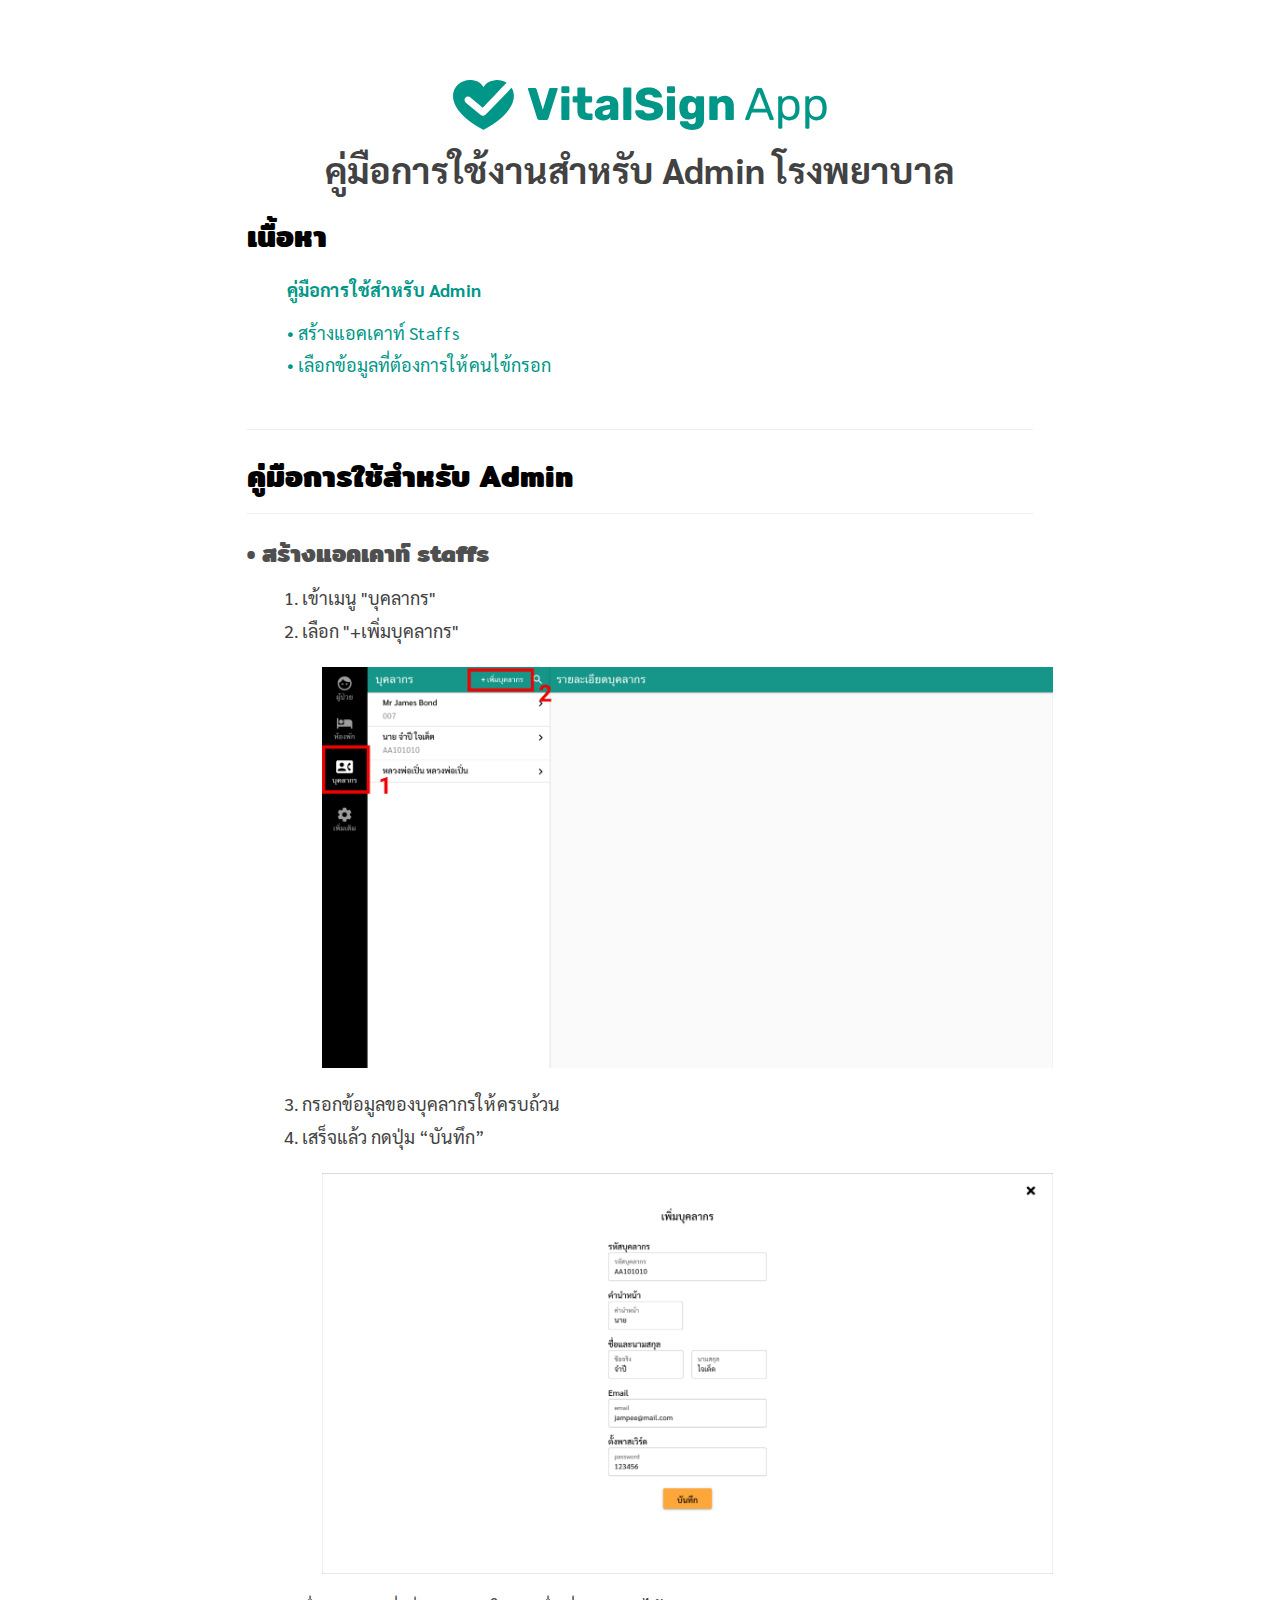
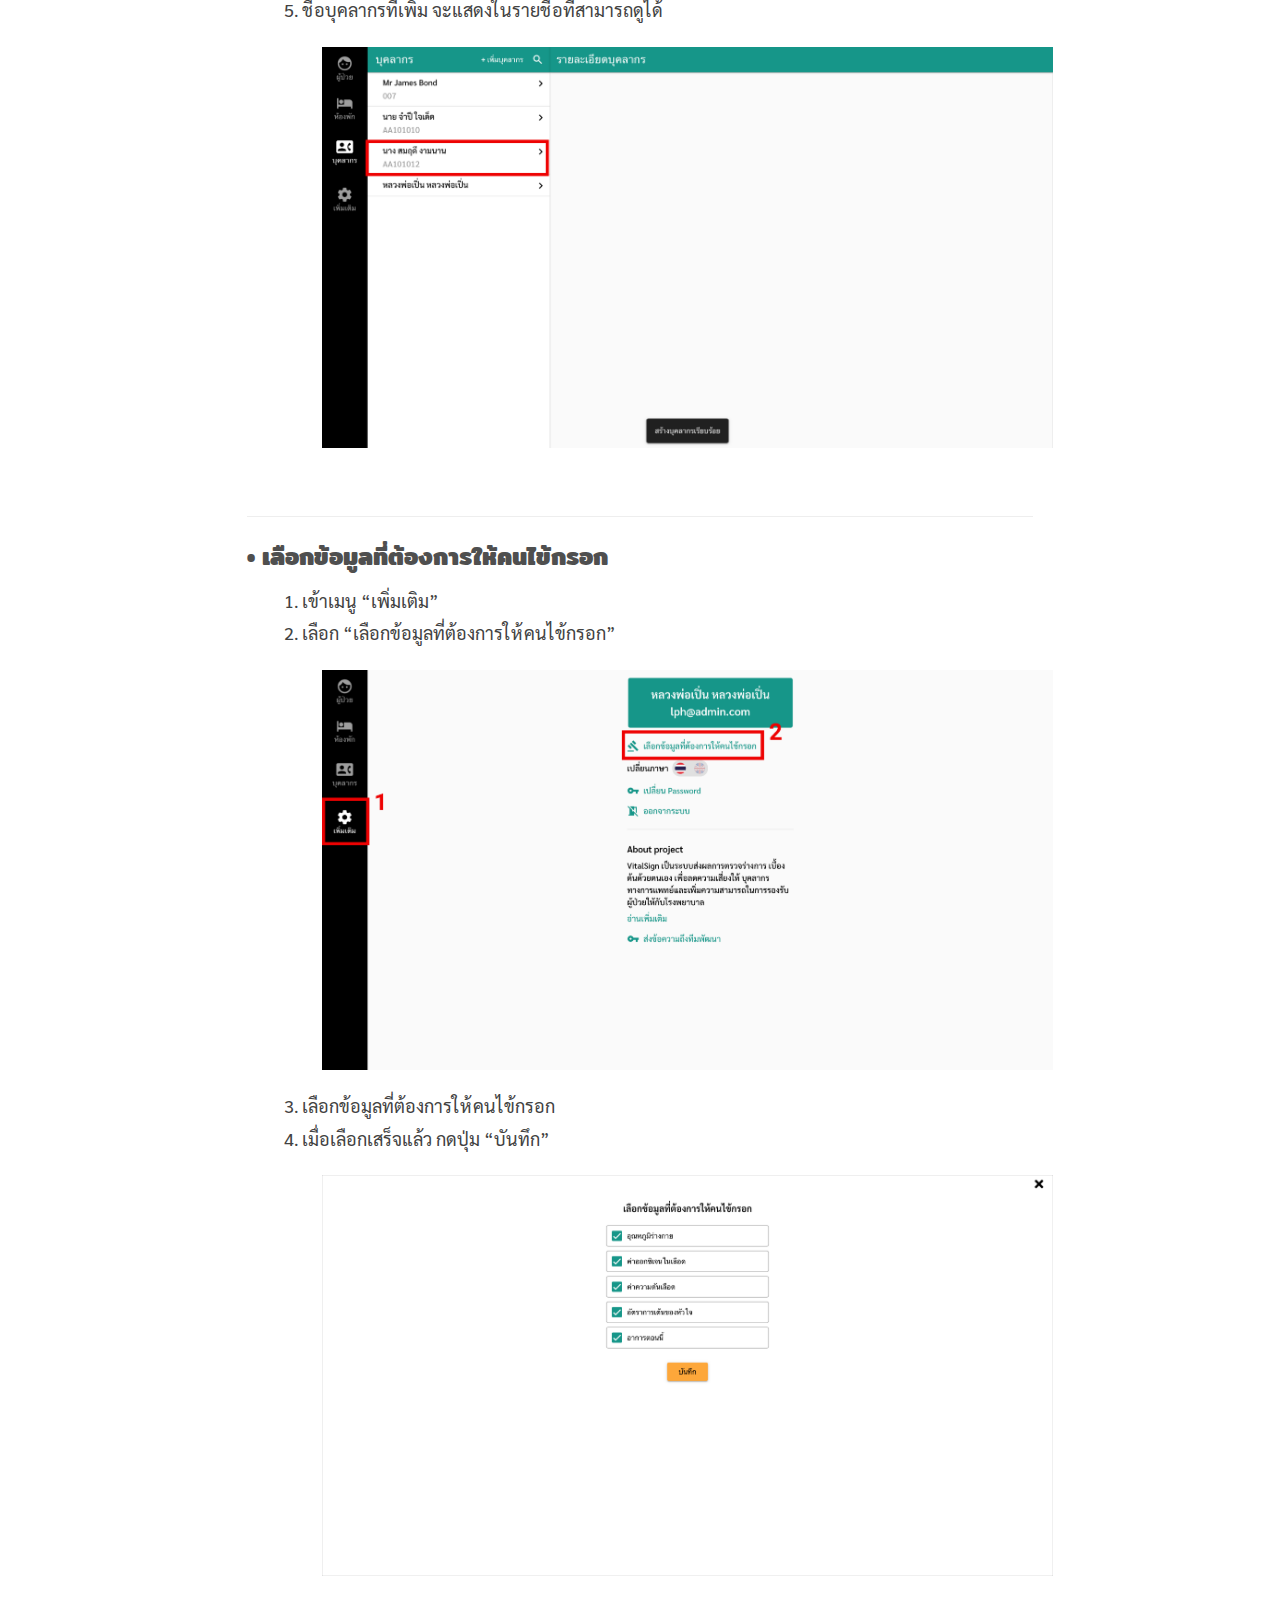
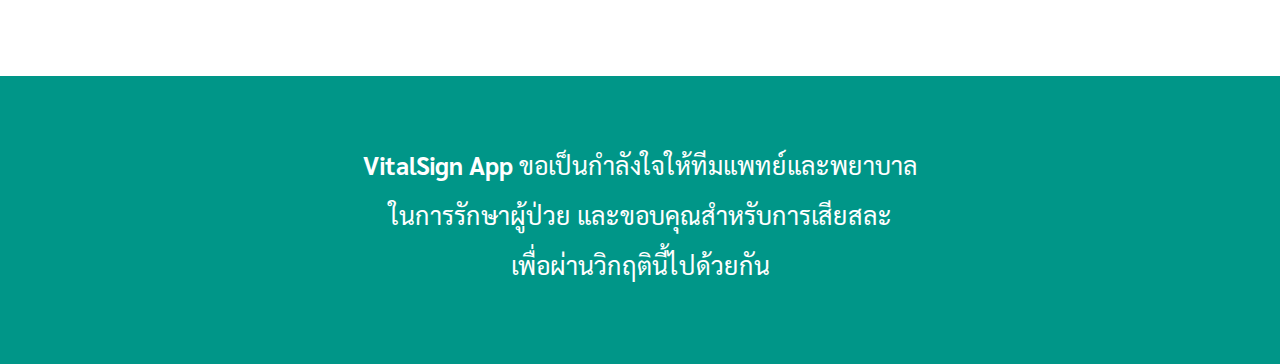
==== hospital-admin-tutorial.html @ aef69234 "[ADD] staff page" ====
<!doctype html>
<html lang="en" class="no-js">

<head>
  <meta charset="utf-8">
  <meta http-equiv="X-UA-Compatible" content="IE=edge">
  <meta name="viewport" content="width=device-width, initial-scale=1">

  <!-- Facebook OG -->
  <meta property="fb:app_id" content="" />
  <meta property="og:url" content="https://vitalsignapp.com/" />
  <meta property="og:type" content="" />
  <meta property="og:title" content="ระบบส่งผลการตรวจร่างกายเบื้องต้นด้วยตนเอง" />
  <meta property="og:description"
    content="เพื่อให้คนไข้ที่อยู่ในโรงพยาบาลสามารถส่งผลตรวจสุขภาพได้ด้วยตนเอง ลดความเสี่ยงในการแพร่เชื้อโควิด-19 สู่หมอและพยาบาล" />
  <meta property="og:image" content="https://vitalsignapp.com/images/facebook-og.png" />
  <!-- Facebook OG ENDS -->

  <title>VitalSign App ระบบส่งผลการตรวจร่างกายเบื้องต้นด้วยตนเอง</title>
  <link rel="icon" type="image/png" href="favicon.png">
  <link rel="stylesheet" href="css/main.css">
  <link rel="stylesheet" href="css/nancss.css">
  <link href="https://fonts.googleapis.com/css2?family=Mitr:wght@400&display=swap" rel="stylesheet">
  <link href="https://fonts.googleapis.com/css2?family=Sarabun:wght@300&display=swap" rel="stylesheet">


  <!--This is Google Analytics-->
  <script>
  </script>
  <!--END of Google Analytics-->

  <!-- Facebook Pixel Code -->
  <script>
  </script>
  <!-- End Facebook Pixel Code -->

</head>

<body>

  <div class="tutorial">
    <div class="container">
      <div class="row">
        <div class="col-lg-10 col-lg-offset-1">
          <div class="title">
            <a href="index.html">
              <img src="images/logo.svg" alt="VitalSign" class="logo">
            </a>
            <h1>คู่มือการใช้งานสำหรับ Admin โรงพยาบาล</h1>
          </div>
          <h2>เนื้อหา</h2>
          <ul>
            <a href="#tutorial-admin">
              <dt>คู่มือการใช้สำหรับ Admin</dt>
            </a>
            <a href="#create-account">
              <dd>• สร้างแอคเคาท์ Staffs</dd>
            </a>
            <a href="#choose-symptom">
              <dd>• เลือกข้อมูลที่ต้องการให้คนไข้กรอก</dd>
            </a>
            </br>

          
          </ul>
          
          <hr>

          <h2 id="tutorial-admin">คู่มือการใช้สำหรับ Admin</h2>

          <hr>
          <h3 id="create-account">• สร้างแอคเคาท์ staffs</h3>
          <ol>
            <li>เข้าเมนู "บุคลากร"</li>
            <li>เลือก "+เพิ่มบุคลากร"
              <img style="margin:20px" src="images/hospital/admin-create-acc-1.jpg" class="img-responsive">
            </li>
            <li>กรอกข้อมูลของบุคลากรให้ครบถ้วน</li>
            <li>เสร็จแล้ว กดปุ่ม “บันทึก”
              <img style="margin:20px" src="images/hospital/admin-create-acc-2.jpg" class="img-responsive">
            </li>
            <li>ชื่อบุคลากรที่เพิ่ม จะแสดงในรายชื่อที่สามารถดูได้
              <img style="margin:20px" src="images/hospital/admin-create-acc-3.jpg" class="img-responsive">
            </li>
          </ol>
<br>
          <hr>
          <h3 id="choose-symptom">• เลือกข้อมูลที่ต้องการให้คนไข้กรอก</h3>
          <ol>
            <li>เข้าเมนู “เพิ่มเติม”</li>
            <li>เลือก “เลือกข้อมูลที่ต้องการให้คนไข้กรอก”
              <img style="margin:20px" src="images/hospital/admin-choose-symptom-1.jpg" class="img-responsive">
            </li>
            <li>เลือกข้อมูลที่ต้องการให้คนไข้กรอก</li>
            <li>เมื่อเลือกเสร็จแล้ว กดปุ่ม “บันทึก”
              <img style="margin:20px" src="images/hospital/admin-choose-symptom-2.jpg" class="img-responsive">
            </li>
          </ol>

        


        </div>
      </div>
    </div>
  </div>

  <footer>
    <div class="text-footer">
      <p>
        <b>VitalSign App</b> ขอเป็นกำลังใจให้ทีมแพทย์และพยาบาล

        <br>ในการรักษาผู้ป่วย และขอบคุณสำหรับการเสียสละ
        <br>เพื่อผ่านวิกฤตินี้ไปด้วยกัน
    

      </p>
    </div>
  </footer>

  <script src="bower_components/jquery/dist/jquery.min.js"></script>
  <script src="bower_components/bootstrap/dist/js/bootstrap.min.js"></script>
  <script src="js/main.js"></script>

</body>

</html>
---- css/nancss.css ----
h2 {
    font-family: 'Mitr', sans-serif;
}

h3 {
    font-family: 'Mitr', sans-serif;
    color: #4f4f4f;
}

li {
    font-family: 'Sarabun', sans-serif;
    margin-left: 2%;
    line-height: 1.8;
}

p{
    font-family: 'Sarabun', sans-serif;
}

dd{
    line-height: 1.8;
}

dt{
    line-height: 3;

}

.img-patient{
    display: block;
    margin-left: auto;
    margin-right: auto;
    width: 120px;
}

table {
    margin-left: 50px;
    margin: auto;
    margin-bottom: 3%;
    margin-top: 3%;
    
}

.row {
    display: flex;
  }
  
  /* Create three equal columns that sits next to each other */
  .column {
    flex: 0.2px;
    padding-left: 1px;
  }

  footer {
      background-color: #009688;
      font-family: 'Sarabun', sans-serif;
      padding: 5%;
      width: 100%;
      color: #ffffff;
      text-align: center;
      font-size: 25px;
      line-height: 2;
      width: 100%;

  }
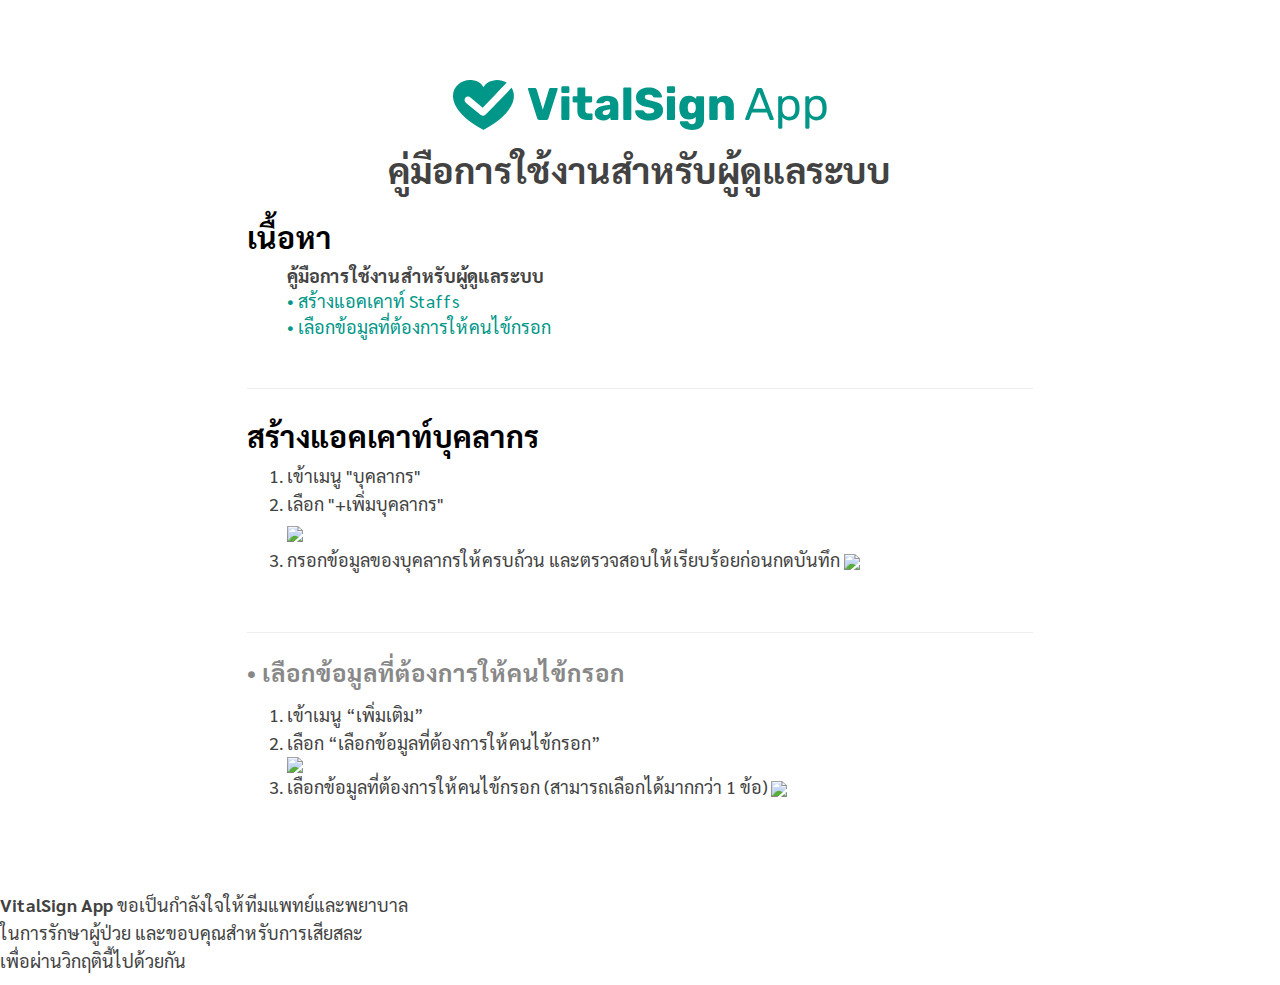
==== commit ebb9cfb2: "[update] edit conflict" ====
--- a/hospital-admin-tutorial.html
+++ b/hospital-admin-tutorial.html
@@ -19,7 +19,7 @@
   <title>VitalSign App ระบบส่งผลการตรวจร่างกายเบื้องต้นด้วยตนเอง</title>
   <link rel="icon" type="image/png" href="favicon.png">
   <link rel="stylesheet" href="css/main.css">
-  <link rel="stylesheet" href="css/nancss.css">
+  <link rel="stylesheet" href="css/jillcss.css">
   <link href="https://fonts.googleapis.com/css2?family=Mitr:wght@400&display=swap" rel="stylesheet">
   <link href="https://fonts.googleapis.com/css2?family=Sarabun:wght@300&display=swap" rel="stylesheet">
 
@@ -46,13 +46,11 @@
             <a href="index.html">
               <img src="images/logo.svg" alt="VitalSign" class="logo">
             </a>
-            <h1>คู่มือการใช้งานสำหรับ Admin โรงพยาบาล</h1>
+            <h1>คู่มือการใช้งานสำหรับผู้ดูแลระบบ</h1>
           </div>
           <h2>เนื้อหา</h2>
           <ul>
-            <a href="#tutorial-admin">
-              <dt>คู่มือการใช้สำหรับ Admin</dt>
-            </a>
+            <dt>คู้มือการใช้งานสำหรับผู้ดูแลระบบ</dt>
             <a href="#create-account">
               <dd>• สร้างแอคเคาท์ Staffs</dd>
             </a>
@@ -61,43 +59,36 @@
             </a>
             </br>
 
-          
+
           </ul>
-          
+
           <hr>
 
-          <h2 id="tutorial-admin">คู่มือการใช้สำหรับ Admin</h2>
-
-          <hr>
-          <h3 id="create-account">• สร้างแอคเคาท์ staffs</h3>
+          <h2 id="#create-account">สร้างแอคเคาท์บุคลากร</h2>
           <ol>
             <li>เข้าเมนู "บุคลากร"</li>
-            <li>เลือก "+เพิ่มบุคลากร"
-              <img style="margin:20px" src="images/hospital/admin-create-acc-1.jpg" class="img-responsive">
+            <li>เลือก "+เพิ่มบุคลากร" </br>
+              <img class="img-small" src="images/hospital/create-account-1.jpg" class="img-responsive">
             </li>
-            <li>กรอกข้อมูลของบุคลากรให้ครบถ้วน</li>
-            <li>เสร็จแล้ว กดปุ่ม “บันทึก”
-              <img style="margin:20px" src="images/hospital/admin-create-acc-2.jpg" class="img-responsive">
+            <li>กรอกข้อมูลของบุคลากรให้ครบถ้วน และตรวจสอบให้เรียบร้อยก่อนกดบันทึก
+              <img class="img-small" src="images/hospital/create-account-2.jpg" class="img-responsive">
             </li>
-            <li>ชื่อบุคลากรที่เพิ่ม จะแสดงในรายชื่อที่สามารถดูได้
-              <img style="margin:20px" src="images/hospital/admin-create-acc-3.jpg" class="img-responsive">
-            </li>
+
           </ol>
-<br>
+          <br>
           <hr>
           <h3 id="choose-symptom">• เลือกข้อมูลที่ต้องการให้คนไข้กรอก</h3>
           <ol>
             <li>เข้าเมนู “เพิ่มเติม”</li>
             <li>เลือก “เลือกข้อมูลที่ต้องการให้คนไข้กรอก”
-              <img style="margin:20px" src="images/hospital/admin-choose-symptom-1.jpg" class="img-responsive">
+              <img src="images/hospital/choose-symptom-1.jpg" class="img-responsive">
             </li>
-            <li>เลือกข้อมูลที่ต้องการให้คนไข้กรอก</li>
-            <li>เมื่อเลือกเสร็จแล้ว กดปุ่ม “บันทึก”
-              <img style="margin:20px" src="images/hospital/admin-choose-symptom-2.jpg" class="img-responsive">
+            <li>เลือกข้อมูลที่ต้องการให้คนไข้กรอก (สามารถเลือกได้มากกว่า 1 ข้อ)
+              <img class="img-small" src="images/hospital/choose-symptom-2.jpg" class="img-responsive">
             </li>
           </ol>
 
-        
+
 
 
         </div>
@@ -112,7 +103,7 @@
 
         <br>ในการรักษาผู้ป่วย และขอบคุณสำหรับการเสียสละ
         <br>เพื่อผ่านวิกฤตินี้ไปด้วยกัน
-    
+
 
       </p>
     </div>
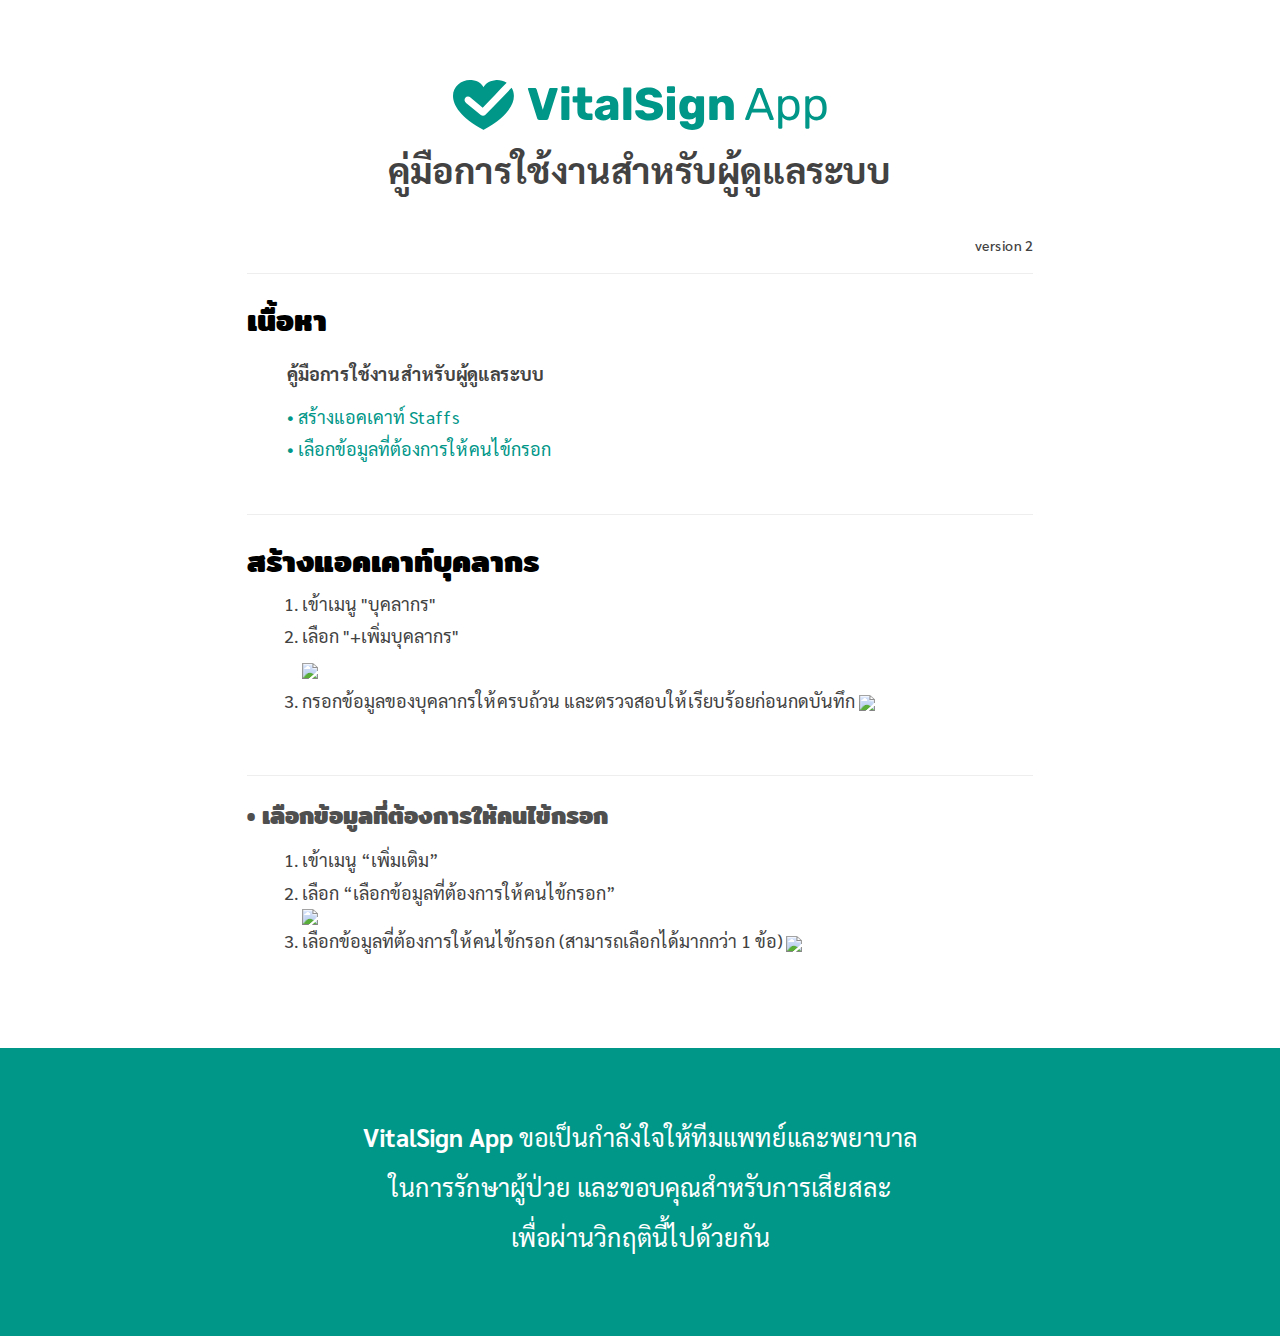
==== commit ea522be1: "[EDIT] edit merge css and add the version" ====
--- a/hospital-admin-tutorial.html
+++ b/hospital-admin-tutorial.html
@@ -19,7 +19,7 @@
   <title>VitalSign App ระบบส่งผลการตรวจร่างกายเบื้องต้นด้วยตนเอง</title>
   <link rel="icon" type="image/png" href="favicon.png">
   <link rel="stylesheet" href="css/main.css">
-  <link rel="stylesheet" href="css/jillcss.css">
+  <link rel="stylesheet" href="css/nanjill-css.css">
   <link href="https://fonts.googleapis.com/css2?family=Mitr:wght@400&display=swap" rel="stylesheet">
   <link href="https://fonts.googleapis.com/css2?family=Sarabun:wght@300&display=swap" rel="stylesheet">
 
@@ -48,6 +48,11 @@
             </a>
             <h1>คู่มือการใช้งานสำหรับผู้ดูแลระบบ</h1>
           </div>
+
+          <br>
+          <h5>version 2</h5>
+          <hr>
+
           <h2>เนื้อหา</h2>
           <ul>
             <dt>คู้มือการใช้งานสำหรับผู้ดูแลระบบ</dt>
--- a/css/nanjill-css.css
+++ b/css/nanjill-css.css
@@ -0,0 +1,80 @@
+
+
+h2 {
+    font-family: 'Mitr', sans-serif;
+}
+
+h3 {
+    font-family: 'Mitr', sans-serif;
+    color: #4f4f4f;
+}
+
+h5{
+    text-align: right;
+}
+
+li {
+    font-family: 'Sarabun', sans-serif;
+    margin-left: 2%;
+    line-height: 1.8;
+}
+
+p{
+    font-family: 'Sarabun', sans-serif;
+}
+
+dd{
+    line-height: 1.8;
+}
+
+dt{
+    line-height: 3;
+
+}
+
+.img-patient{
+    display: block;
+    margin-left: auto;
+    margin-right: auto;
+    width: 200px;
+}
+
+.img-small {
+    width: 60%;
+}
+
+
+.col-8 {
+    padding-left: 10%;
+    padding-right: 10%;
+}
+
+table {
+    margin-left: 50px;
+    margin: auto;
+    margin-bottom: 3%;
+    margin-top: 3%;
+    
+}
+
+
+  
+  /* Create three equal columns that sits next to each other */
+  .column {
+    flex: 0.2px;
+    padding-left: 1px;
+  }
+
+  footer {
+      background-color: #009688;
+      font-family: 'Sarabun', sans-serif;
+      padding: 5%;
+      width: 100%;
+      color: #ffffff;
+      text-align: center;
+      font-size: 25px;
+      line-height: 2;
+      width: 100%;
+
+  }
+
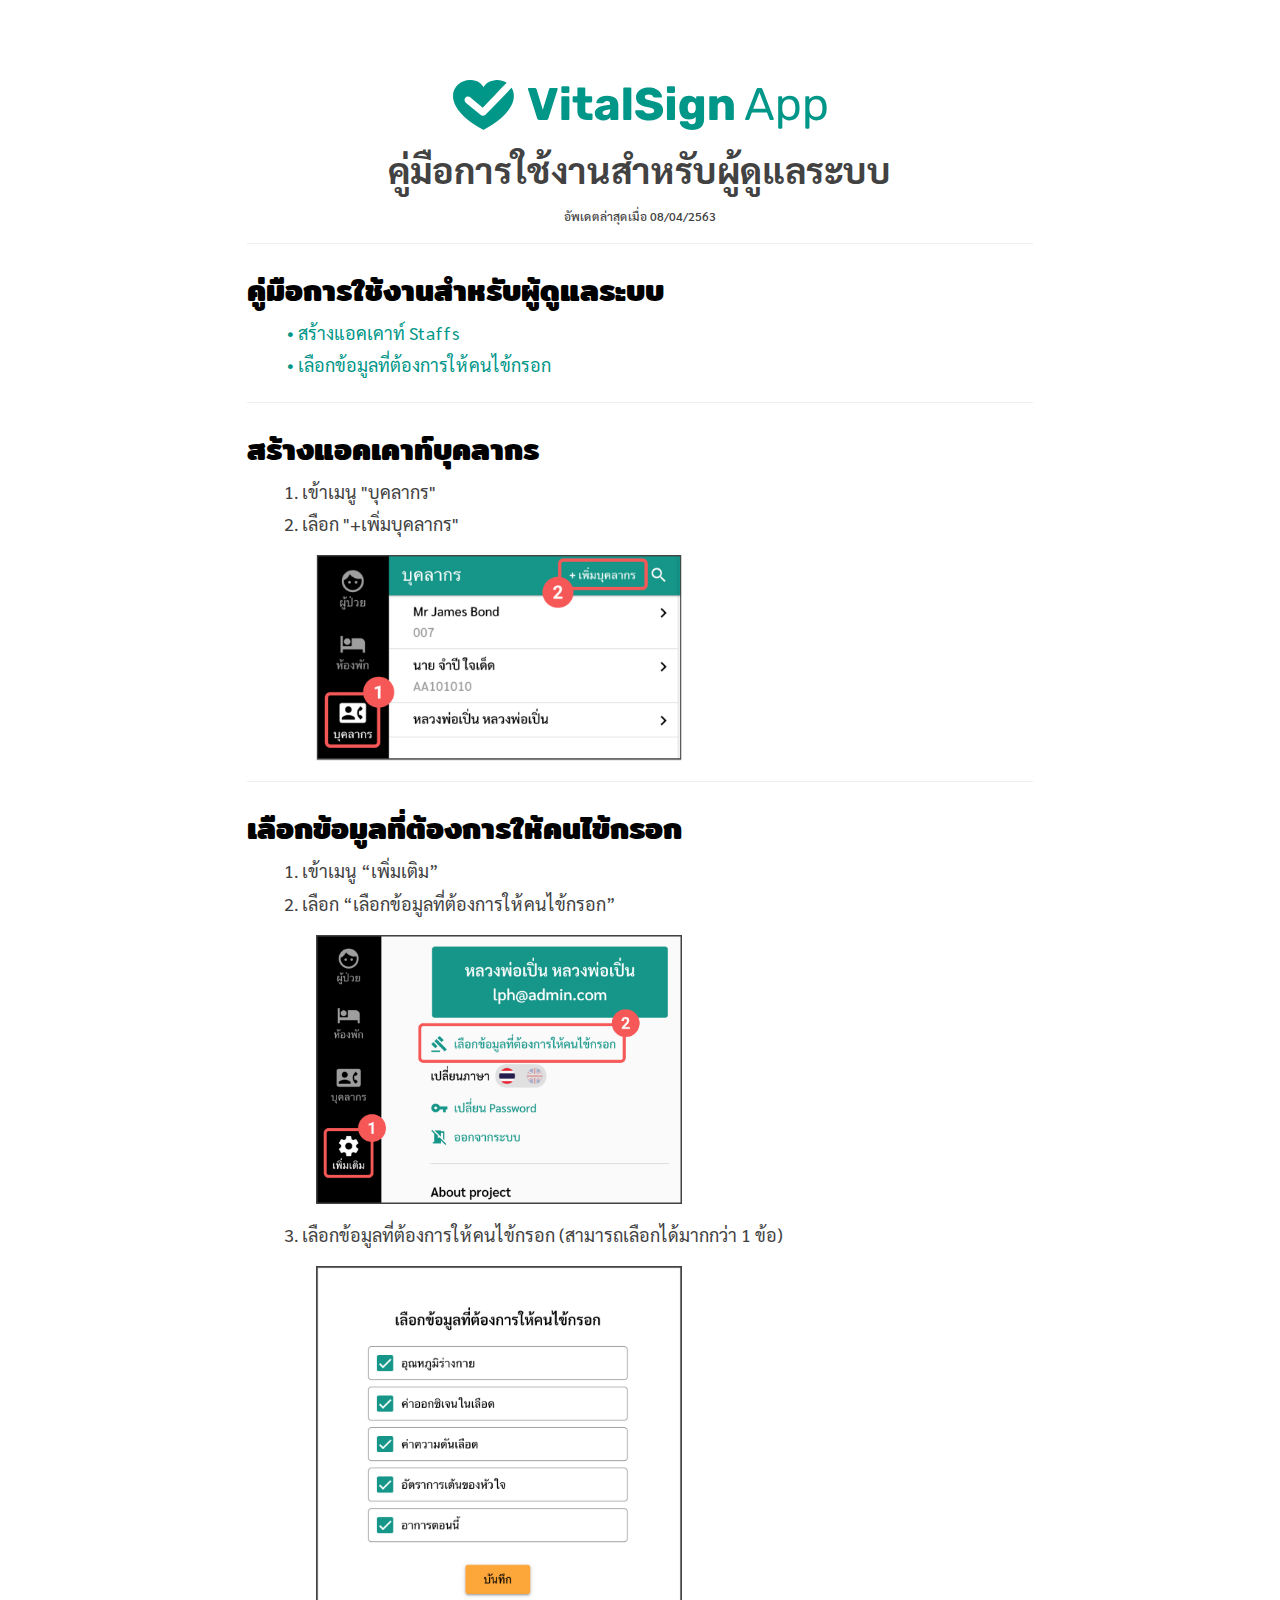
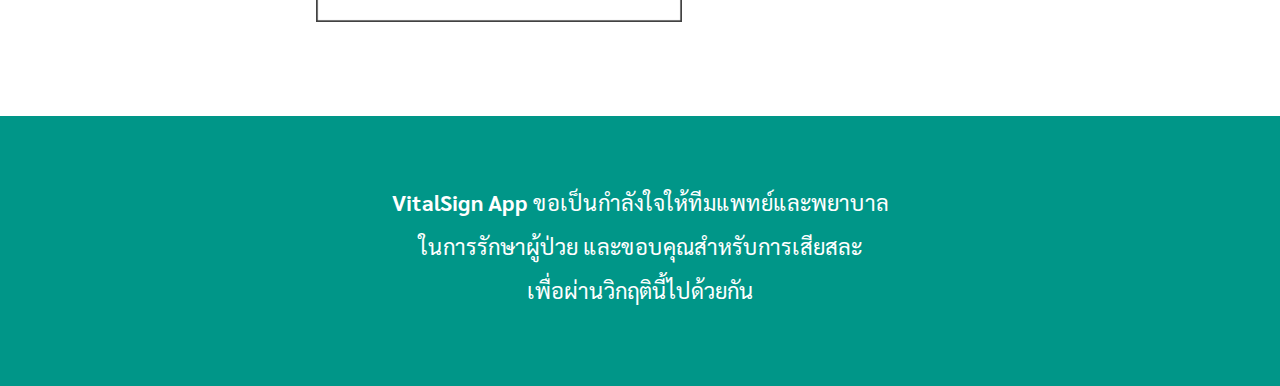
==== commit 0bf9f1a2: "Merge branch 'master' of https://github.com/nannputcha/VitalSignApp" ====
--- a/hospital-admin-tutorial.html
+++ b/hospital-admin-tutorial.html
@@ -49,20 +49,21 @@
             <h1>คู่มือการใช้งานสำหรับผู้ดูแลระบบ</h1>
           </div>
 
-          <br>
-          <h5>version 2</h5>
+          
+          <h6>อัพเดตล่าสุดเมื่อ 08/04/2563</h6>
           <hr>
 
-          <h2>เนื้อหา</h2>
+          <h2>คู่มือการใช้งานสำหรับผู้ดูแลระบบ</h2>
+
           <ul>
-            <dt>คู้มือการใช้งานสำหรับผู้ดูแลระบบ</dt>
+            
             <a href="#create-account">
               <dd>• สร้างแอคเคาท์ Staffs</dd>
             </a>
             <a href="#choose-symptom">
               <dd>• เลือกข้อมูลที่ต้องการให้คนไข้กรอก</dd>
             </a>
-            </br>
+            
 
 
           </ul>
@@ -73,23 +74,21 @@
           <ol>
             <li>เข้าเมนู "บุคลากร"</li>
             <li>เลือก "+เพิ่มบุคลากร" </br>
-              <img class="img-small" src="images/hospital/create-account-1.jpg" class="img-responsive">
+              <img src="images/hospital/admin-create-account.jpg" class="img-responsive img-sm">
             </li>
-            <li>กรอกข้อมูลของบุคลากรให้ครบถ้วน และตรวจสอบให้เรียบร้อยก่อนกดบันทึก
-              <img class="img-small" src="images/hospital/create-account-2.jpg" class="img-responsive">
-            </li>
+            
 
           </ol>
-          <br>
+          
           <hr>
-          <h3 id="choose-symptom">• เลือกข้อมูลที่ต้องการให้คนไข้กรอก</h3>
+          <h2 id="#create-account">เลือกข้อมูลที่ต้องการให้คนไข้กรอก</h2>
           <ol>
             <li>เข้าเมนู “เพิ่มเติม”</li>
             <li>เลือก “เลือกข้อมูลที่ต้องการให้คนไข้กรอก”
-              <img src="images/hospital/choose-symptom-1.jpg" class="img-responsive">
+              <img src="images/hospital/admin-choose-symptom-1.jpg" class="img-responsive img-sm">
             </li>
             <li>เลือกข้อมูลที่ต้องการให้คนไข้กรอก (สามารถเลือกได้มากกว่า 1 ข้อ)
-              <img class="img-small" src="images/hospital/choose-symptom-2.jpg" class="img-responsive">
+              <img src="images/hospital/admin-choose-symptom-2.jpg" class="img-responsive img-sm">
             </li>
           </ol>
 
--- a/css/nanjill-css.css
+++ b/css/nanjill-css.css
@@ -2,6 +2,11 @@
 
 h2 {
     font-family: 'Mitr', sans-serif;
+    
+}
+
+div.text-center {
+  text-align: center;
 }
 
 h3 {
@@ -9,8 +14,9 @@
     color: #4f4f4f;
 }
 
-h5{
-    text-align: right;
+h6{
+  padding-top: 10px;
+    text-align: center;
 }
 
 li {
@@ -19,8 +25,11 @@
     line-height: 1.8;
 }
 
+
+
 p{
     font-family: 'Sarabun', sans-serif;
+    text-align: center;
 }
 
 dd{
@@ -32,11 +41,10 @@
 
 }
 
-.img-patient{
-    display: block;
-    margin-left: auto;
-    margin-right: auto;
-    width: 200px;
+.img-position{
+  margin-left: auto;
+  margin-right: auto;
+
 }
 
 .img-small {
@@ -65,16 +73,51 @@
     padding-left: 1px;
   }
 
-  footer {
+  
+  /*mobile*/
+  @media screen and (max-width: 600px) {
+    footer {
       background-color: #009688;
+      padding: 10%;
+      width: 100%;
+      font-size: 16px;
       font-family: 'Sarabun', sans-serif;
+      color: #ffffff;
+      text-align: center;
+      line-height: 2;
+    }
+
+    img.img-sm {
+      width: 80%;
+      margin-top: 10px;
+      margin-bottom: 10px;
+      margin-left: 10px;
+      margin-right: auto;
+      
+    }
+
+    
+  }
+
+  
+
+  /*labtop*/
+@media screen and (min-width: 601px) and (max-width: 1440px) {
+    footer {
+      background-color: #009688;
       padding: 5%;
       width: 100%;
+      font-size: 22px;
+      font-family: 'Sarabun', sans-serif;
       color: #ffffff;
       text-align: center;
-      font-size: 25px;
       line-height: 2;
-      width: 100%;
+    }
 
+    img.img-sm {
+      margin: 2%;
+      width: 50%;
+    }
+
+    
   }
-
